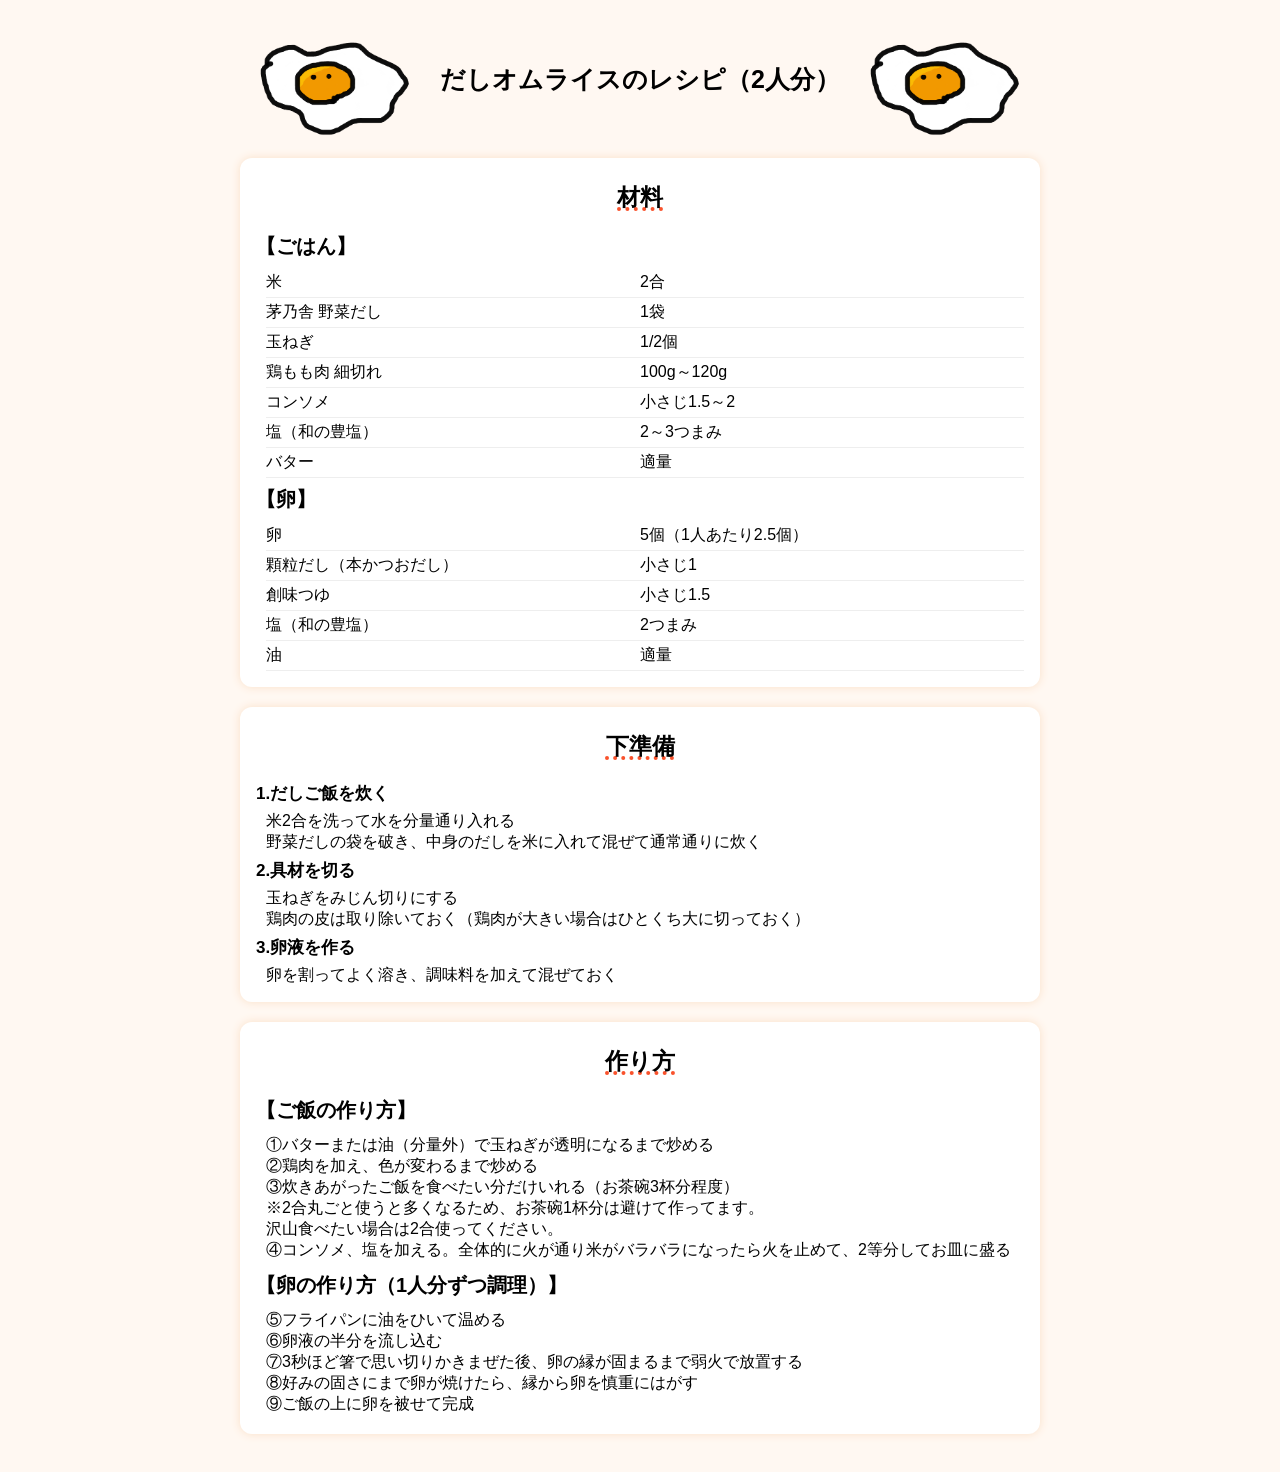
==== index.html @ c145759a "やりなおし" ====
<!DOCTYPE html>
<html lang="ja">
<head>
  <meta charset="UTF-8">
  <meta name="viewport" content="width=device-width, initial-scale=1.0, maximum-scale=1.0">
  <meta property="og:title" content="だしオムライスのレシピ">
  <meta property="og:description" content="だしを使ったオムライスのレシピです">
  <title>だしオムライス</title>
  <link rel="stylesheet" href="style.css">
  <link rel="icon" href="./tamago.png">
</head>
<body>

  <div class="name">
    <div class="image-insert"></div>
    <h1>だしオムライスのレシピ（2人分）</h1>
    <div class="image-insert"></div>
  </div>

  <div class="category">
    <h2>材料</h2>

    <div>
        <h3>【ごはん】</h3>
        <ul>
            <li>
                <dl>
                    <dt>米</dt>
                    <dd>2合</dd>
                </dl>
            </li>
            <li>
                <dl>
                    <dt>茅乃舎 野菜だし</dt>
                    <dd>1袋</dd>
                </dl>
            </li>
            <li>
                <dl>
                    <dt>玉ねぎ</dt>
                    <dd>1/2個</dd>
                </dl>
            </li>
            <li>
                <dl>
                    <dt>鶏もも肉 細切れ</dt>
                    <dd>100g～120g</dd>
                </dl> 
            </li>
            <li>
                <dl>
                    <dt>コンソメ</dt>
                    <dd>小さじ1.5～2</dd>
                </dl> 
            </li>
            <li>
                <dl>
                    <dt>塩（和の豊塩）</dt>
                    <dd>2～3つまみ</dd>
                </dl>
            </li>
            <li>
                <dl>
                    <dt>バター</dt>
                    <dd>適量</dd>
                </dl> 
            </li>
        </ul>
    </div>

    <div>
        <h3>【卵】</h3>
        <ul>
            <li>
                <dl>
                    <dt>卵</dt>
                    <dd>5個（1人あたり2.5個）</dd>
                </dl>
            </li>
            <li>
                <dl>
                    <dt>顆粒だし（本かつおだし）</dt>
                    <dd>小さじ1</dd>
                </dl>
            </li>
            <li>
                <dl>
                    <dt>創味つゆ</dt>
                    <dd>小さじ1.5</dd>
                </dl>
            </li>
            <li>
                <dl>
                    <dt>塩（和の豊塩）</dt>
                    <dd>2つまみ</dd>
                </dl> 
            </li>
            <li>
                <dl>
                    <dt>油</dt>
                    <dd>適量</dd>
                </dl> 
            </li>
        </ul>
    </div>
  </div>

  <div class="category">
    <h2>下準備</h2>
    <ol>
        <li>
            <p class="preparation">1.だしご飯を炊く</p>
            <p class="left-margin">米2合を洗って水を分量通り入れる<br>野菜だしの袋を破き、中身のだしを米に入れて混ぜて通常通りに炊く</p>
        </li>
        <li>
            <p class="preparation">2.具材を切る</p>
            <p class="left-margin">玉ねぎをみじん切りにする<br>鶏肉の皮は取り除いておく（鶏肉が大きい場合はひとくち大に切っておく）</p>
        </li>
        <li>
            <p class="preparation">3.卵液を作る</p>
            <p class="left-margin">卵を割ってよく溶き、調味料を加えて混ぜておく</p>
        </li>
    </ol>
  </div>

  <div class="category">
    <h2>作り方</h2>
    <div>
        <h3>【ご飯の作り方】</h3>
        <ol class="left-margin text-arrangement">
            <li>①バターまたは油（分量外）で玉ねぎが透明になるまで炒める</li>
            <li>②鶏肉を加え、色が変わるまで炒める</li>
            <li>③炊きあがったご飯を食べたい分だけいれる（お茶碗3杯分程度）
                <br>※2合丸ごと使うと多くなるため、お茶碗1杯分は避けて作ってます。<br>沢山食べたい場合は2合使ってください。
            </li>
            <li>④コンソメ、塩を加える。全体的に火が通り米がバラバラになったら火を止めて、2等分してお皿に盛る</li>
        </ol>
    </div>
    <div>
        <h3>【卵の作り方（1人分ずつ調理）】</h3>
        <ol class="left-margin text-arrangement">
            <li>⑤フライパンに油をひいて温める</li>
            <li>⑥卵液の半分を流し込む</li>
            <li>⑦3秒ほど箸で思い切りかきまぜた後、卵の縁が固まるまで弱火で放置する</li>
            <li>⑧好みの固さにまで卵が焼けたら、縁から卵を慎重にはがす</li>
            <li>⑨ご飯の上に卵を被せて完成</li>
        </ol>
    </div>
  </div>
</body>
</html>
---- style.css ----
* {
  box-sizing: border-box;
  margin:  0;
  padding: 0;
}

body {
  font-family: Arial, "メイリオ", sans-serif;
  background: #fff8f2;
  min-height: 100vh;
  display: flex;
  flex-direction: column;
  padding: 18px; 
  width: 100%; 
}

h1 {
  font-size: 25px;
  margin-top: 25px;
  font-weight: bold;
}

h2 {
  font-size: 23px;
  margin: 8px 0 20px 0; 
  text-align: center;
  text-decoration: underline dotted #f9522c 4px;
}

h3 {
  font-size: 20px;
  margin: 8px 0 8px 0; 
}

dl {
  display: grid;
  grid-template-columns: 1fr 1fr;
}

dt {
  margin-left: 10px;
}

dt, dd {
  padding: 4px 0;
  border-bottom: 1px solid #eee;
}

ul, li {
  list-style: none;
}

.category {
  margin:  0 auto;
  width: min(68%, 800px);
  background: white;
  border-radius: 12px;
  padding: 16px;
  margin-bottom: 20px;
  box-shadow: 0 0 10px #fae0c8;
}

@media (max-width: 600px) {
  .category {
    width: 95%;
  }
}

.preparation {
  font-size: 17px;
  margin: 6px 0 6px 0; 
  font-weight: bold;
}

.left-margin{
  margin-left: 10px;
}

.text-arrangement {
  padding: 3px 0 3px 0;
}

.image-insert {
  background-image:url(./tamago.png);
  background-size: cover; 
  width: 150px;
  height: 100px;
  background-position: 50% 50%;
}

.name{
  display: flex;
  margin:  0 auto;
  text-align: center;
  padding: 20px;
  gap: 0 30px;
}
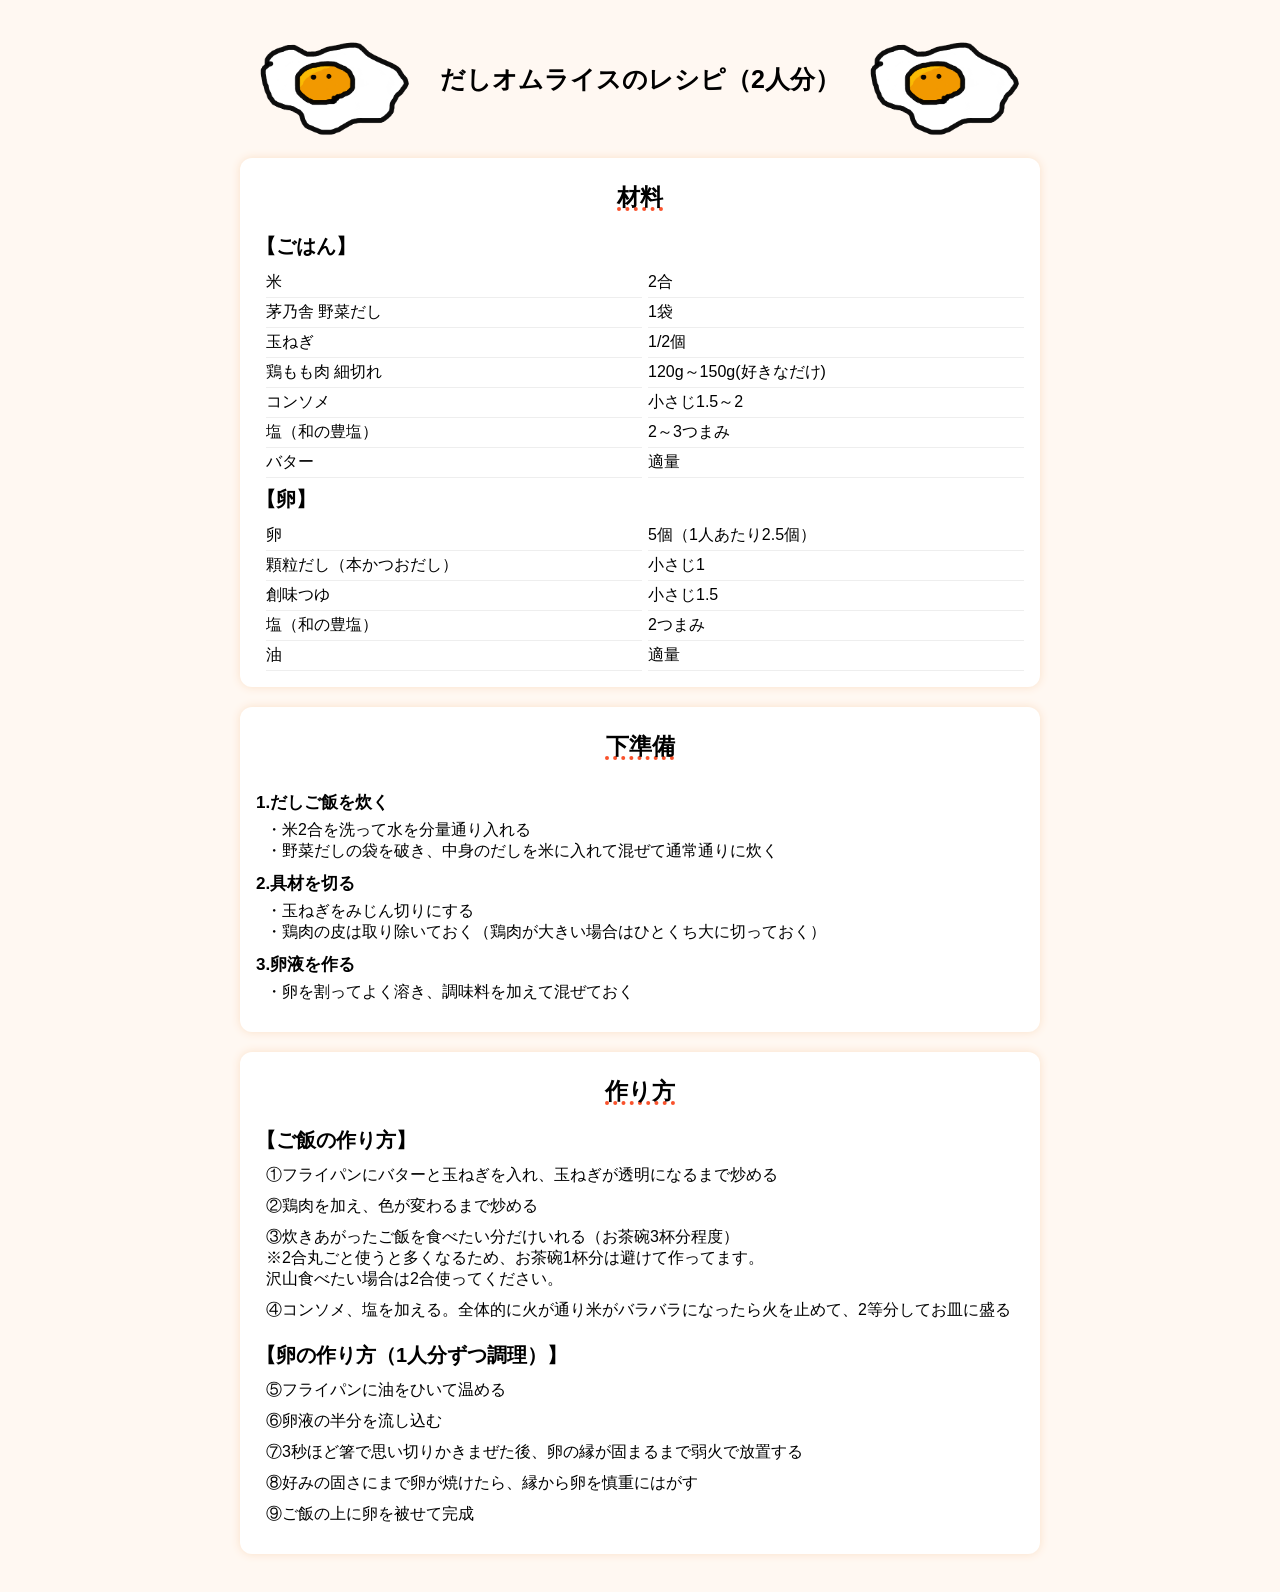
==== commit f59793b6: "スマホ対応" ====
--- a/index.html
+++ b/index.html
@@ -22,7 +22,7 @@
 
     <div>
         <h3>【ごはん】</h3>
-        <ul>
+        <ul class="left-margin">
             <li>
                 <dl>
                     <dt>米</dt>
@@ -44,7 +44,7 @@
             <li>
                 <dl>
                     <dt>鶏もも肉 細切れ</dt>
-                    <dd>100g～120g</dd>
+                    <dd>120g～150g(好きなだけ)</dd>
                 </dl> 
             </li>
             <li>
@@ -70,7 +70,7 @@
 
     <div>
         <h3>【卵】</h3>
-        <ul>
+        <ul class="left-margin">
             <li>
                 <dl>
                     <dt>卵</dt>
@@ -107,18 +107,18 @@
 
   <div class="category">
     <h2>下準備</h2>
-    <ol>
+    <ol class="text-arrangement">
         <li>
             <p class="preparation">1.だしご飯を炊く</p>
-            <p class="left-margin">米2合を洗って水を分量通り入れる<br>野菜だしの袋を破き、中身のだしを米に入れて混ぜて通常通りに炊く</p>
+            <p class="left-margin">・米2合を洗って水を分量通り入れる<br>・野菜だしの袋を破き、中身のだしを米に入れて混ぜて通常通りに炊く</p>
         </li>
         <li>
             <p class="preparation">2.具材を切る</p>
-            <p class="left-margin">玉ねぎをみじん切りにする<br>鶏肉の皮は取り除いておく（鶏肉が大きい場合はひとくち大に切っておく）</p>
+            <p class="left-margin">・玉ねぎをみじん切りにする<br>・鶏肉の皮は取り除いておく（鶏肉が大きい場合はひとくち大に切っておく）</p>
         </li>
         <li>
             <p class="preparation">3.卵液を作る</p>
-            <p class="left-margin">卵を割ってよく溶き、調味料を加えて混ぜておく</p>
+            <p class="left-margin">・卵を割ってよく溶き、調味料を加えて混ぜておく</p>
         </li>
     </ol>
   </div>
@@ -128,7 +128,7 @@
     <div>
         <h3>【ご飯の作り方】</h3>
         <ol class="left-margin text-arrangement">
-            <li>①バターまたは油（分量外）で玉ねぎが透明になるまで炒める</li>
+            <li>①フライパンにバターと玉ねぎを入れ、玉ねぎが透明になるまで炒める</li>
             <li>②鶏肉を加え、色が変わるまで炒める</li>
             <li>③炊きあがったご飯を食べたい分だけいれる（お茶碗3杯分程度）
                 <br>※2合丸ごと使うと多くなるため、お茶碗1杯分は避けて作ってます。<br>沢山食べたい場合は2合使ってください。
--- a/style.css
+++ b/style.css
@@ -35,15 +35,13 @@
 dl {
   display: grid;
   grid-template-columns: 1fr 1fr;
-}
-
-dt {
-  margin-left: 10px;
+  gap: 0 6px;
 }
 
 dt, dd {
   padding: 4px 0;
   border-bottom: 1px solid #eee;
+  word-break: keep-all;
 }
 
 ul, li {
@@ -60,12 +58,6 @@
   box-shadow: 0 0 10px #fae0c8;
 }
 
-@media (max-width: 600px) {
-  .category {
-    width: 95%;
-  }
-}
-
 .preparation {
   font-size: 17px;
   margin: 6px 0 6px 0; 
@@ -79,6 +71,9 @@
 .text-arrangement {
   padding: 3px 0 3px 0;
 }
+.text-arrangement li{
+  margin-bottom: 10px;
+}
 
 .image-insert {
   background-image:url(./tamago.png);
@@ -90,8 +85,46 @@
 
 .name{
   display: flex;
+  width: min(68%, 800px);
   margin:  0 auto;
   text-align: center;
   padding: 20px;
   gap: 0 30px;
 }
+
+@media (max-width: 600px) {
+  body {
+    padding: 12px;
+  }
+  h1 {
+    font-size: 20px;
+    margin: 10px 10px ;
+    word-break: keep-all;
+  } 
+  h2 {
+    font-size: 21px;
+  }
+  h3 {
+    font-size: 18px;
+  }
+  ul, li {
+    font-size: 15px;
+  }
+
+  .category {
+    width: 100%;
+  }
+  .name {
+    display: block;
+    width: 100%;
+  }
+  .image-insert{
+    background-size: contain; 
+    width: 100%;
+    height: 50px;
+  }
+  .left-margin{
+    margin-left: 5px;
+  }
+
+}
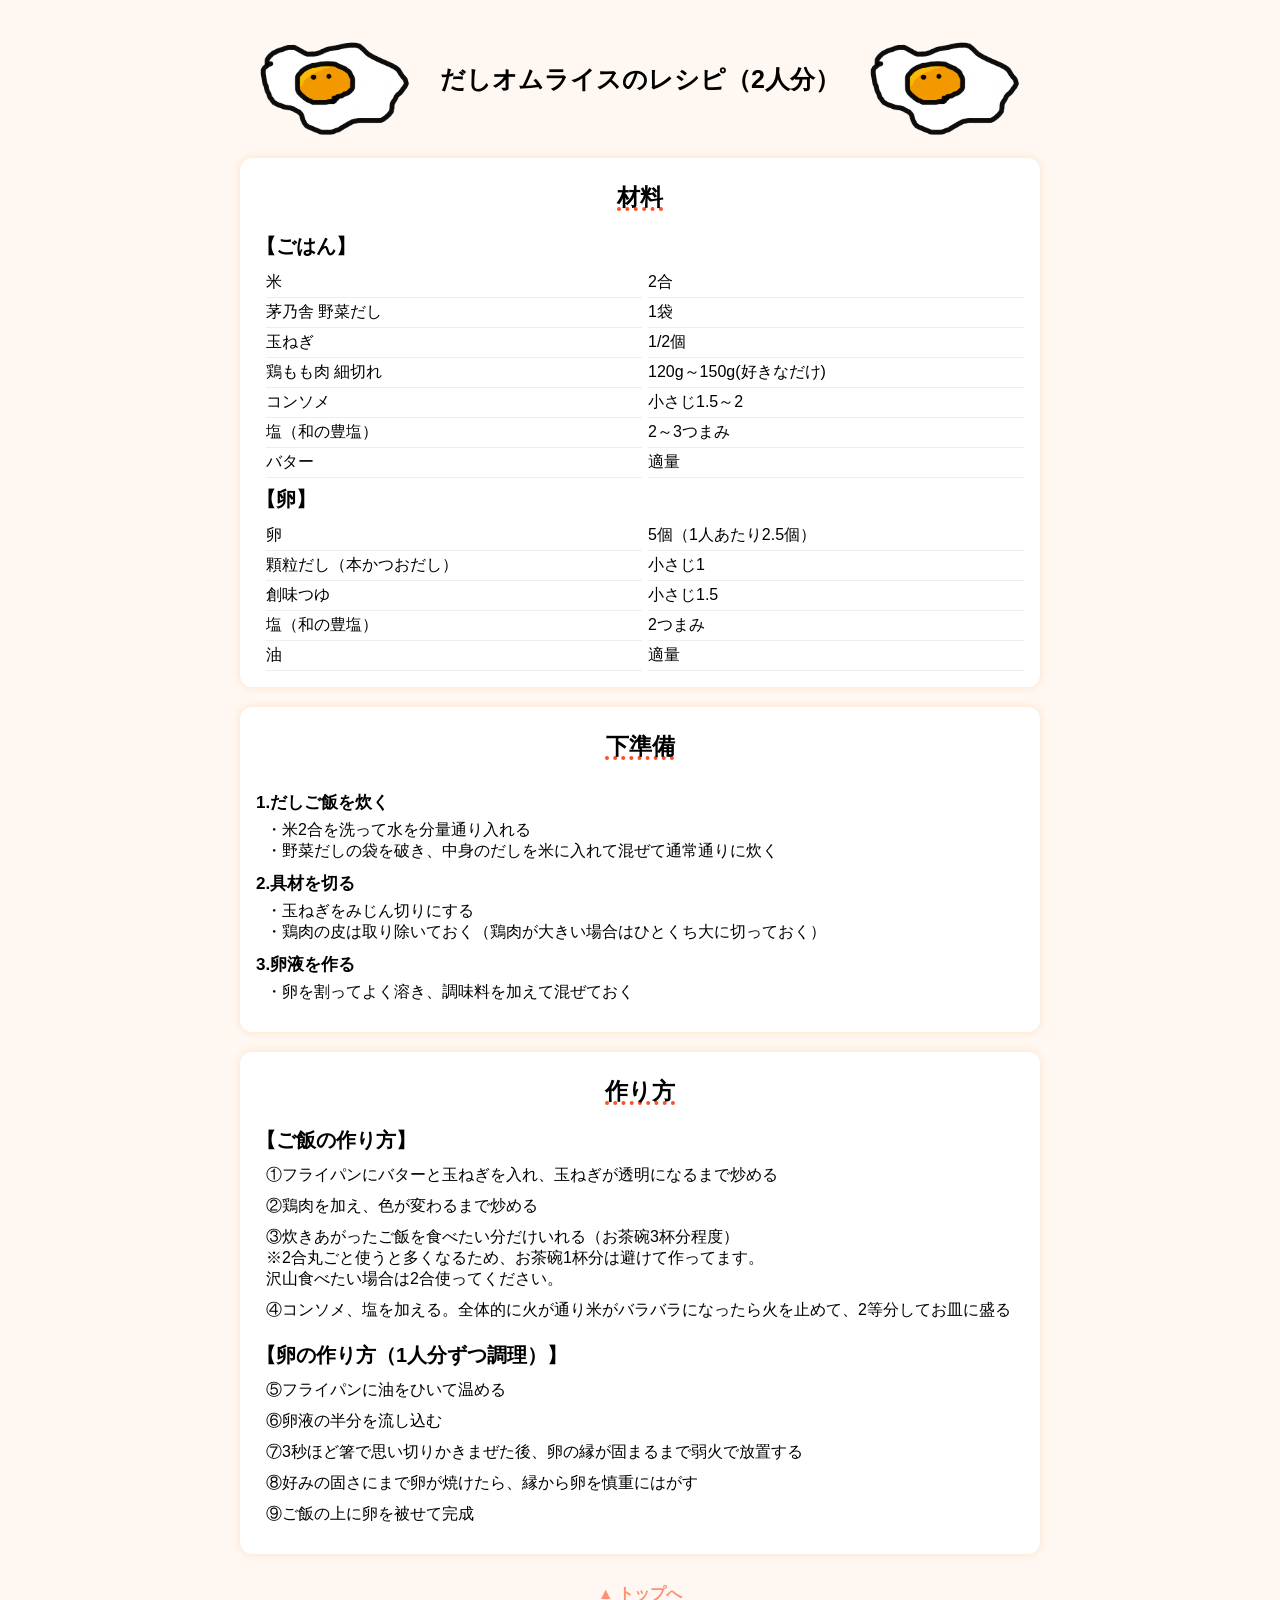
==== commit 448eb3e7: "アニメーション追加" ====
--- a/index.html
+++ b/index.html
@@ -9,7 +9,7 @@
   <link rel="stylesheet" href="style.css">
   <link rel="icon" href="./tamago.png">
 </head>
-<body>
+<body id="top">
 
   <div class="name">
     <div class="image-insert"></div>
@@ -147,5 +147,7 @@
         </ol>
     </div>
   </div>
+  <a href="#top" class="to-top">▲ トップへ</a>
+  <script src="script.js"></script>
 </body>
 </html>
--- a/style.css
+++ b/style.css
@@ -2,6 +2,10 @@
   box-sizing: border-box;
   margin:  0;
   padding: 0;
+}
+
+html {
+  scroll-behavior: smooth;
 }
 
 body {
@@ -42,6 +46,12 @@
   padding: 4px 0;
   border-bottom: 1px solid #eee;
   word-break: keep-all;
+  transition: color 0.2s;
+}
+
+dl:active dt,
+dl:active dd {
+  color: #363636bd;
 }
 
 ul, li {
@@ -92,6 +102,19 @@
   gap: 0 30px;
 }
 
+.to-top {
+  display: block;
+  text-align: center;
+  margin: 10px auto;
+  color: #ff9078;
+  text-decoration: none;
+  font-weight: bold;
+}
+
+.to-top:active {
+  opacity: 0.7;
+}
+
 @media (max-width: 600px) {
   body {
     padding: 12px;
@@ -126,5 +149,13 @@
   .left-margin{
     margin-left: 5px;
   }
+}
 
+@keyframes egg-slide {
+  0%   { background-position: 150% 50%; }
+  100% { background-position: -100% 50%; }
 }
+
+.image-insert {
+  animation: egg-slide 8s linear infinite;
+}
